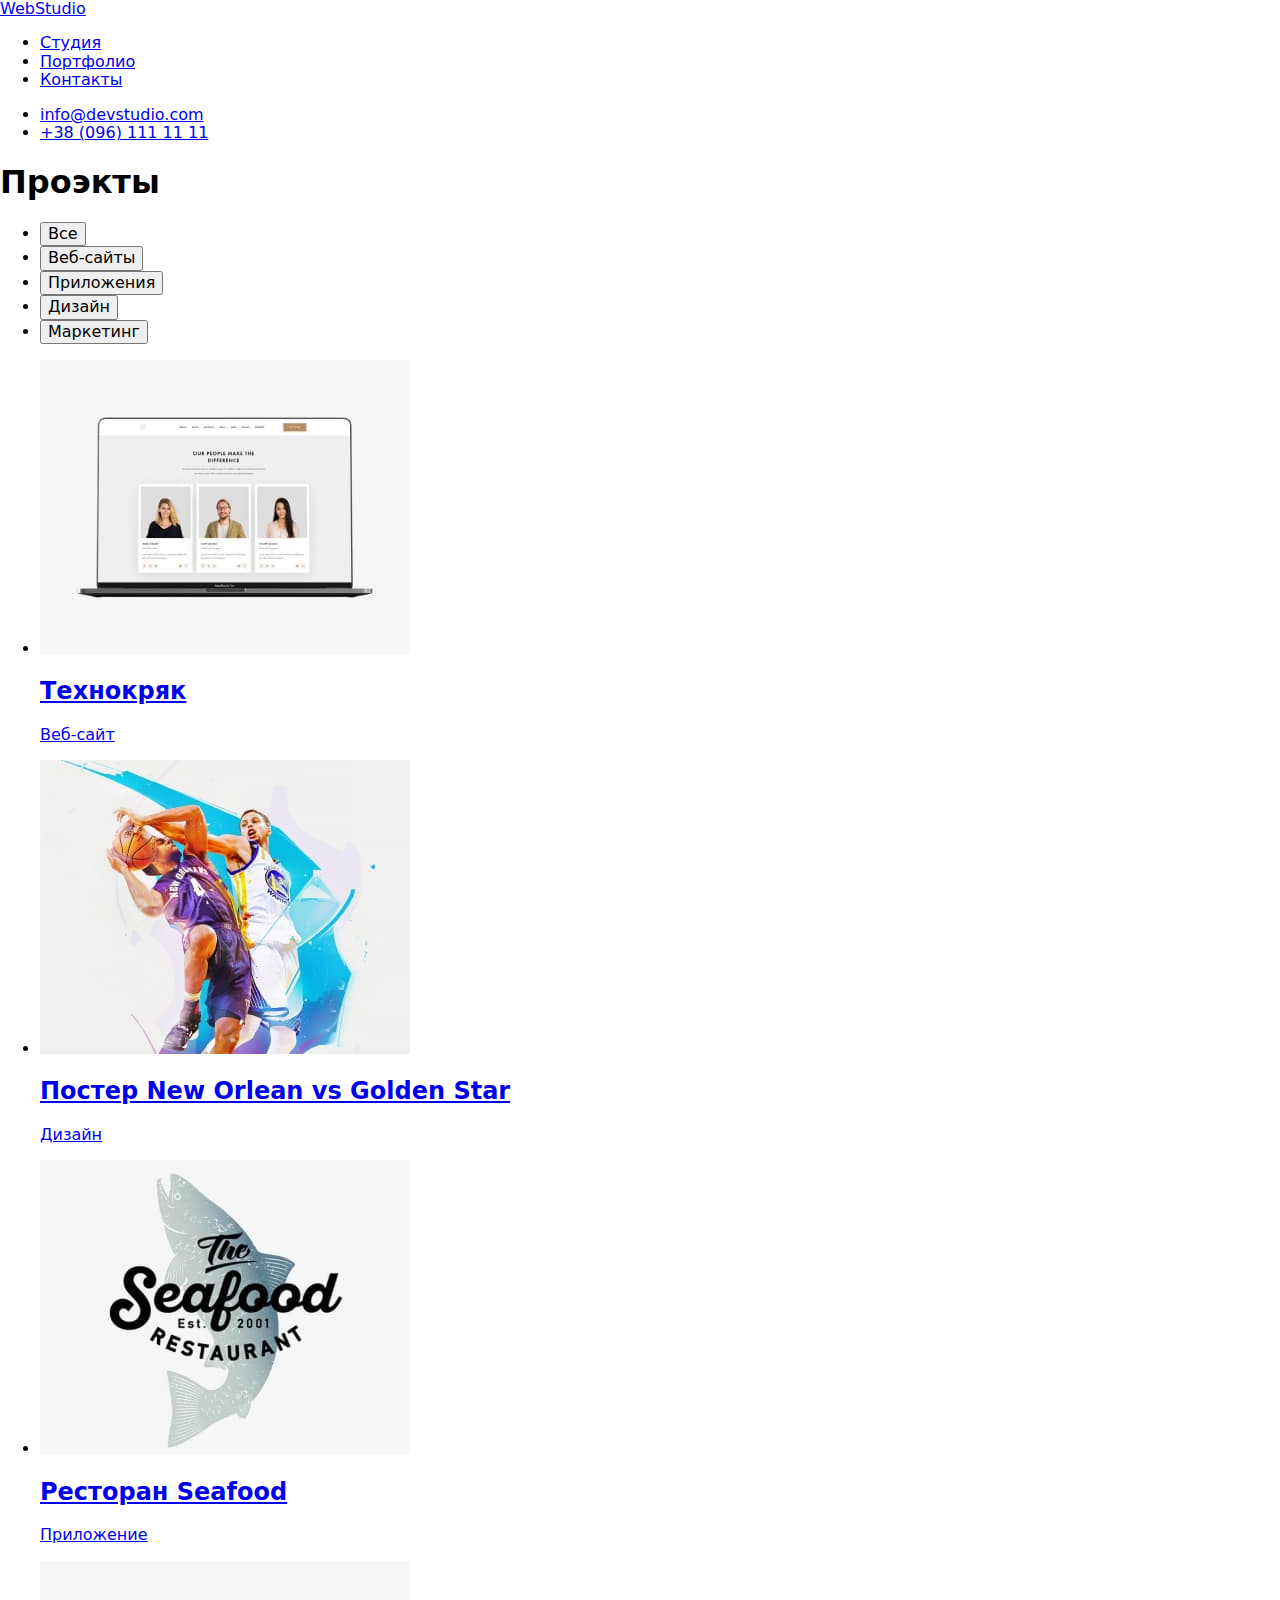
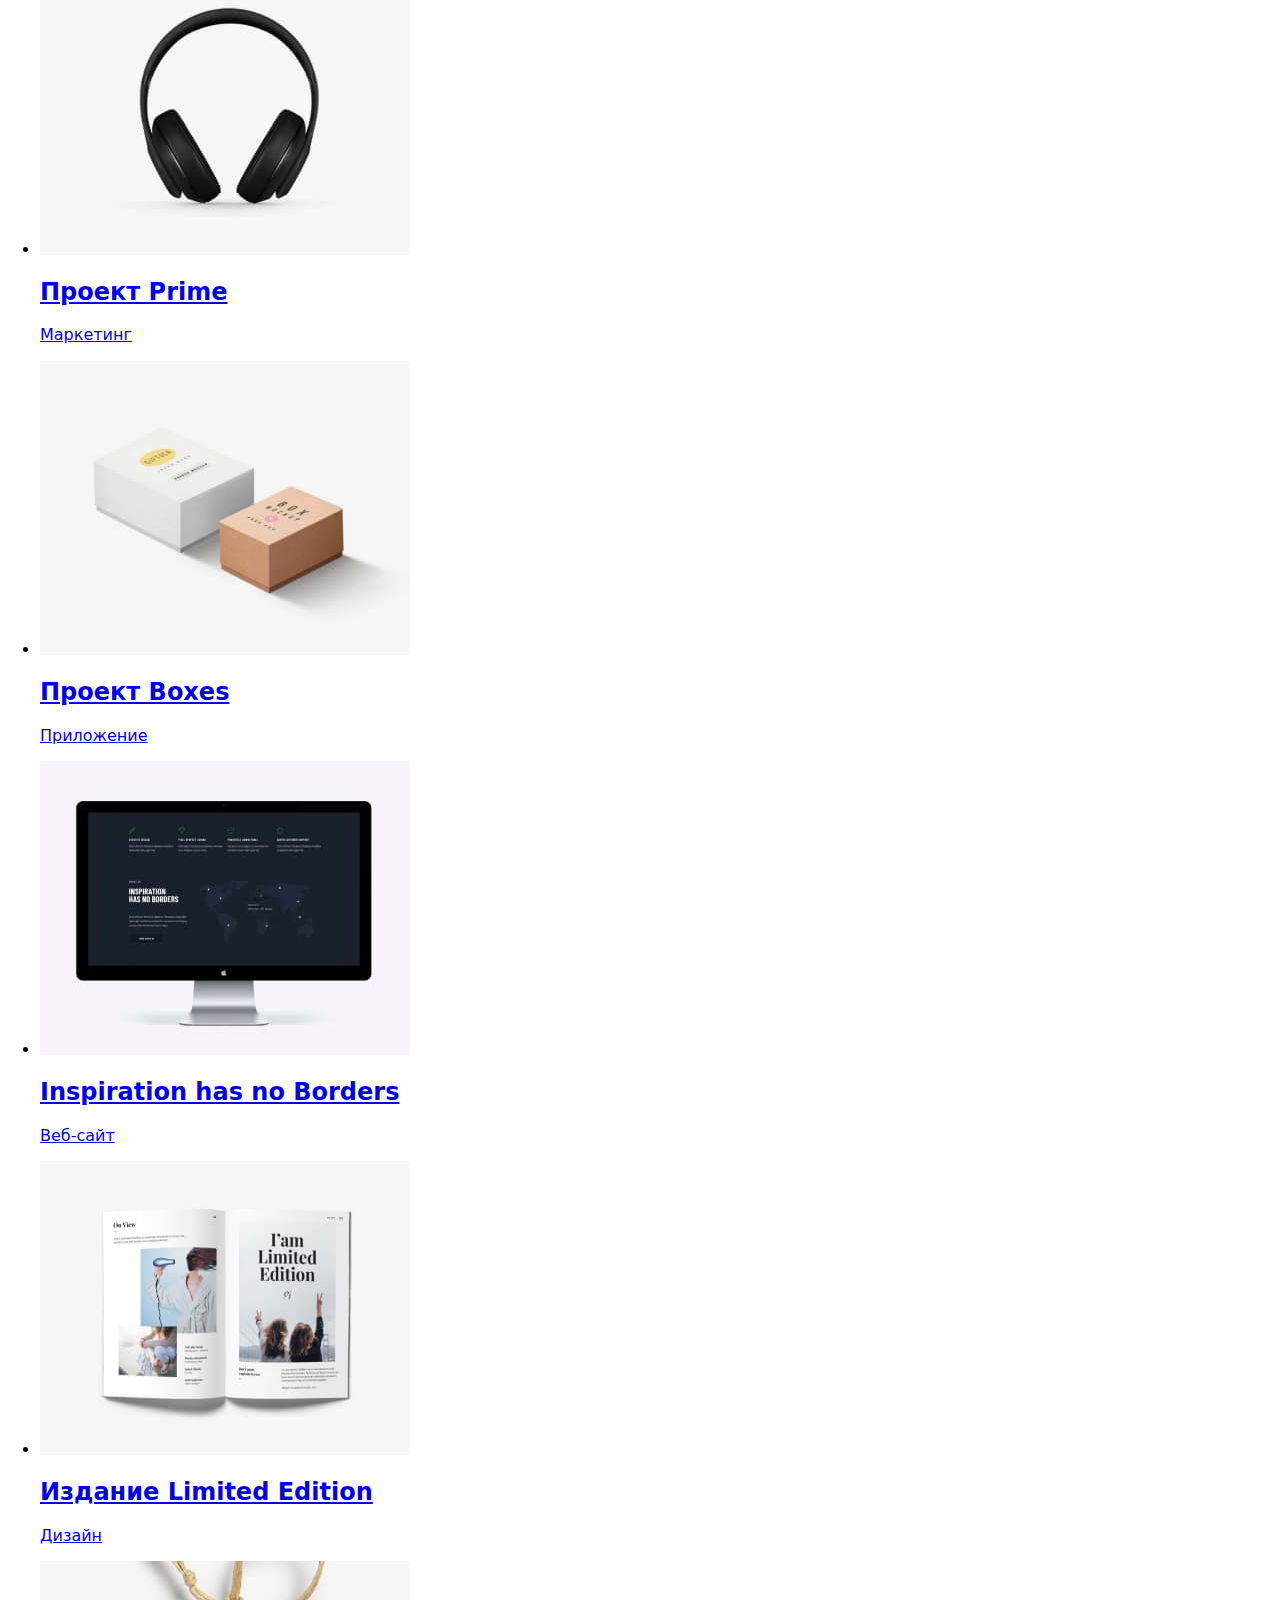
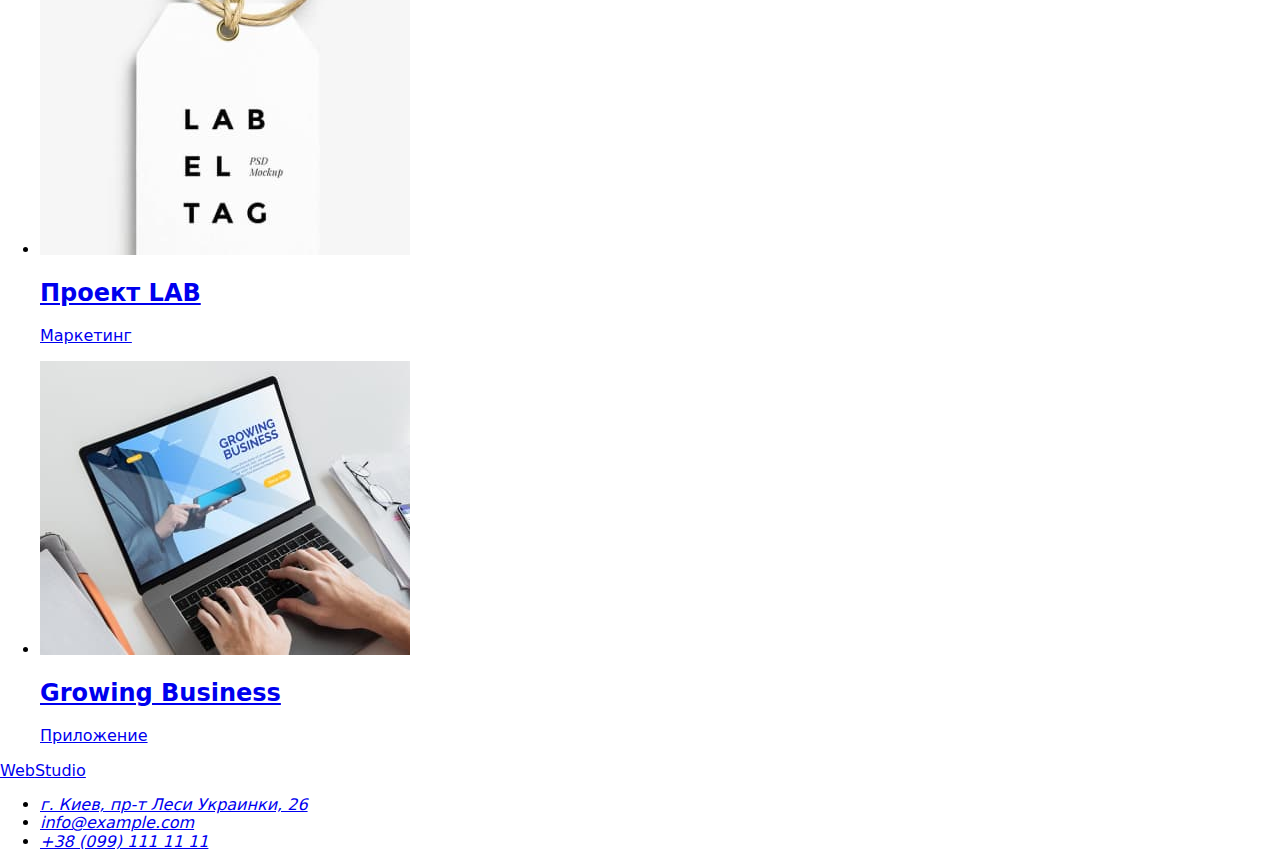
==== portfolio.html @ cd0f63ce "Flex-box" ====
<!DOCTYPE html>
<html lang="ru">

<head>
	<meta charset="UTF-8">
	<meta http-equiv="X-UA-Compatible" content="IE=edge">
	<meta name="viewport" content="width=device-width, initial-scale=1.0">
	<title>Портфолио</title>

	<link rel="preconnect" href="https://fonts.googleapis.com">
	<link rel="preconnect" href="https://fonts.gstatic.com" crossorigin>
	<link
		href="https://fonts.googleapis.com/css2?family=Raleway:wght@700&family=Roboto:wght@400;500;700;900&display=swap"
		rel="stylesheet">


	<link rel="stylesheet" href="https://cdnjs.cloudflare.com/ajax/libs/modern-normalize/1.1.0/modern-normalize.min.css">


	<link rel="stylesheet" href="./CSS/style.css">
</head>

<body>
	<header class="header-section">
		<div class="container flex">
			<nav>
				<a class="nav__logo" href="./index.html"><span class="logo-1">Web</span>Studio</a>
				<ul class="nav">
					<li class="nav-item"><a class="nav__link " href="./index.html">Студия</a></li>
					<li class="nav-item"><a class="nav__link current" href="./portfolio.html">Портфолио</a></li>
					<li class="nav-item"><a class="nav__link" href="./index.html">Контакты</a></li>
				</ul>
			</nav>

			<ul class="contacts">
				<li class="contacts-item"><a class="contacts-link" href="mailto:info@devstudio.com">info@devstudio.com</a>
				</li>
				<li class="contacts-item"><a class="contacts-link" href="tel:+380961111111">+38 (096) 111 11 11</a></li>
			</ul>
		</div>
	</header>

	<main>
		<section class="section">
			<div class="container">

				<h1 class="title-hiden">Проэкты</h1>

				<!-- Фильтр -->
				<ul class="filter-section">
					<li class="filter-item"><button type="button" class="filter__button">Все</button></li>
					<li class="filter-item"><button type="button" class="filter__button">Веб-сайты</button></li>
					<li class="filter-item"><button type="button" class="filter__button">Приложения</button></li>
					<li class="filter-item"><button type="button" class="filter__button">Дизайн</button></li>
					<li class="filter-item"><button type="button" class="filter__button">Маркетинг</button></li>
				</ul>

				<!-- Проэкты-->
				<ul class="projects-section">
					<li class="project-item">
						<a class="project-link" href="#">
							<img src="./images/portfolio/img.jpg" height="294" width="370" alt="Технокряк">
							<div class="project-content">
								<h2 class="project-title">Технокряк</h2>
								<p class="project-text">Веб-сайт</p>
							</div>
						</a>
					</li>
					<li class="project-item">
						<a class="project-link" href="#">
							<img src="./images/portfolio/img-1.jpg" height="294" width="370"
								alt="Постер New Orlean vs Golden Star">
							<div class="project-content">
								<h2 class="project-title">Постер New Orlean vs Golden Star</h2>
								<p class="project-text">Дизайн</p>
							</div>
						</a>
					</li>
					<li class="project-item">
						<a class="project-link" href="#">
							<img src="./images/portfolio/img-2.jpg" height="294" width="370" alt="Ресторан Seafood">
							<div class="project-content">
								<h2 class="project-title">Ресторан Seafood</h2>
								<p class="project-text">Приложение</p>
							</div>
						</a>
					</li>
					<li class="project-item">
						<a class="project-link" href="#">
							<img src="./images/portfolio/img-3.jpg" height="294" width="370" alt="Проект Prime">
							<div class="project-content">
								<h2 class="project-title">Проект Prime</h2>
								<p class="project-text">Маркетинг</p>
							</div>
						</a>
					</li>
					<li class="project-item">
						<a class="project-link" href="#">
							<img src="./images/portfolio/img-4.jpg" height="294" width="370" alt="Проект Boxes">
							<div class="project-content">
								<h2 class="project-title">Проект Boxes</h2>
								<p class="project-text">Приложение</p>
							</div>
						</a>
					</li>
					<li class="project-item">
						<a class="project-link" href="#">
							<img src="./images/portfolio/img-5.jpg" height="294" width="370" alt="Inspiration has no Borders">
							<div class="project-content">
								<h2 class="project-title">Inspiration has no Borders</h2>
								<p class="project-text">Веб-сайт</p>
							</div>
						</a>
					</li>
					<li class="project-item">
						<a class="project-link" href="#">
							<img src="./images/portfolio/img-6.jpg" height="294" width="370" alt="Издание Limited Edition">
							<div class="project-content">
								<h2 class="project-title">Издание Limited Edition</h2>
								<p class="project-text">Дизайн</p>
							</div>
						</a>
					</li>
					<li class="project-item">
						<a class="project-link" href="#">
							<img src="./images/portfolio/img-7.jpg" height="294" width="370" alt="роект LAB">
							<div class="project-content">
								<h2 class="project-title">Проект LAB</h2>
								<p class="project-text">Маркетинг</p>
							</div>
						</a>
					</li>
					<li class="project-item">
						<a class="project-link" href="#">
							<img src="./images/portfolio/img-8.jpg" height="294" width="370" alt="Growing Business">
							<div class="project-content">
								<h2 class="project-title">Growing Business</h2>
								<p class="project-text">Приложение</p>
							</div>
						</a>
					</li>
				</ul>
			</div>
		</section>
	</main>

	<!-- Подвал -->
	<footer class="footer-section">
		<div class="container">
			<a class="footer-logo" href="./index.html"><span class="logo-1">Web</span>Studio</a>
			<address>
				<ul class="address">
					<li class="address-item street">
						<a class="address-link" target="_blank"
							href="https://www.google.com.ua/maps/place/бул.+Леси+Украинки,+26,+Киев">
							г. Киев, пр-т Леси Украинки, 26</a>
					</li>
					<li class="address-item"><a class="address-link" href="mailto:info@example.com">info@example.com</a></li>
					<li class="address-item"><a class="address-link" href="tel:+380991111111">+38 (099) 111 11 11</a></li>
				</ul>
			</address>
		</div>
	</footer>
</body>

</html>
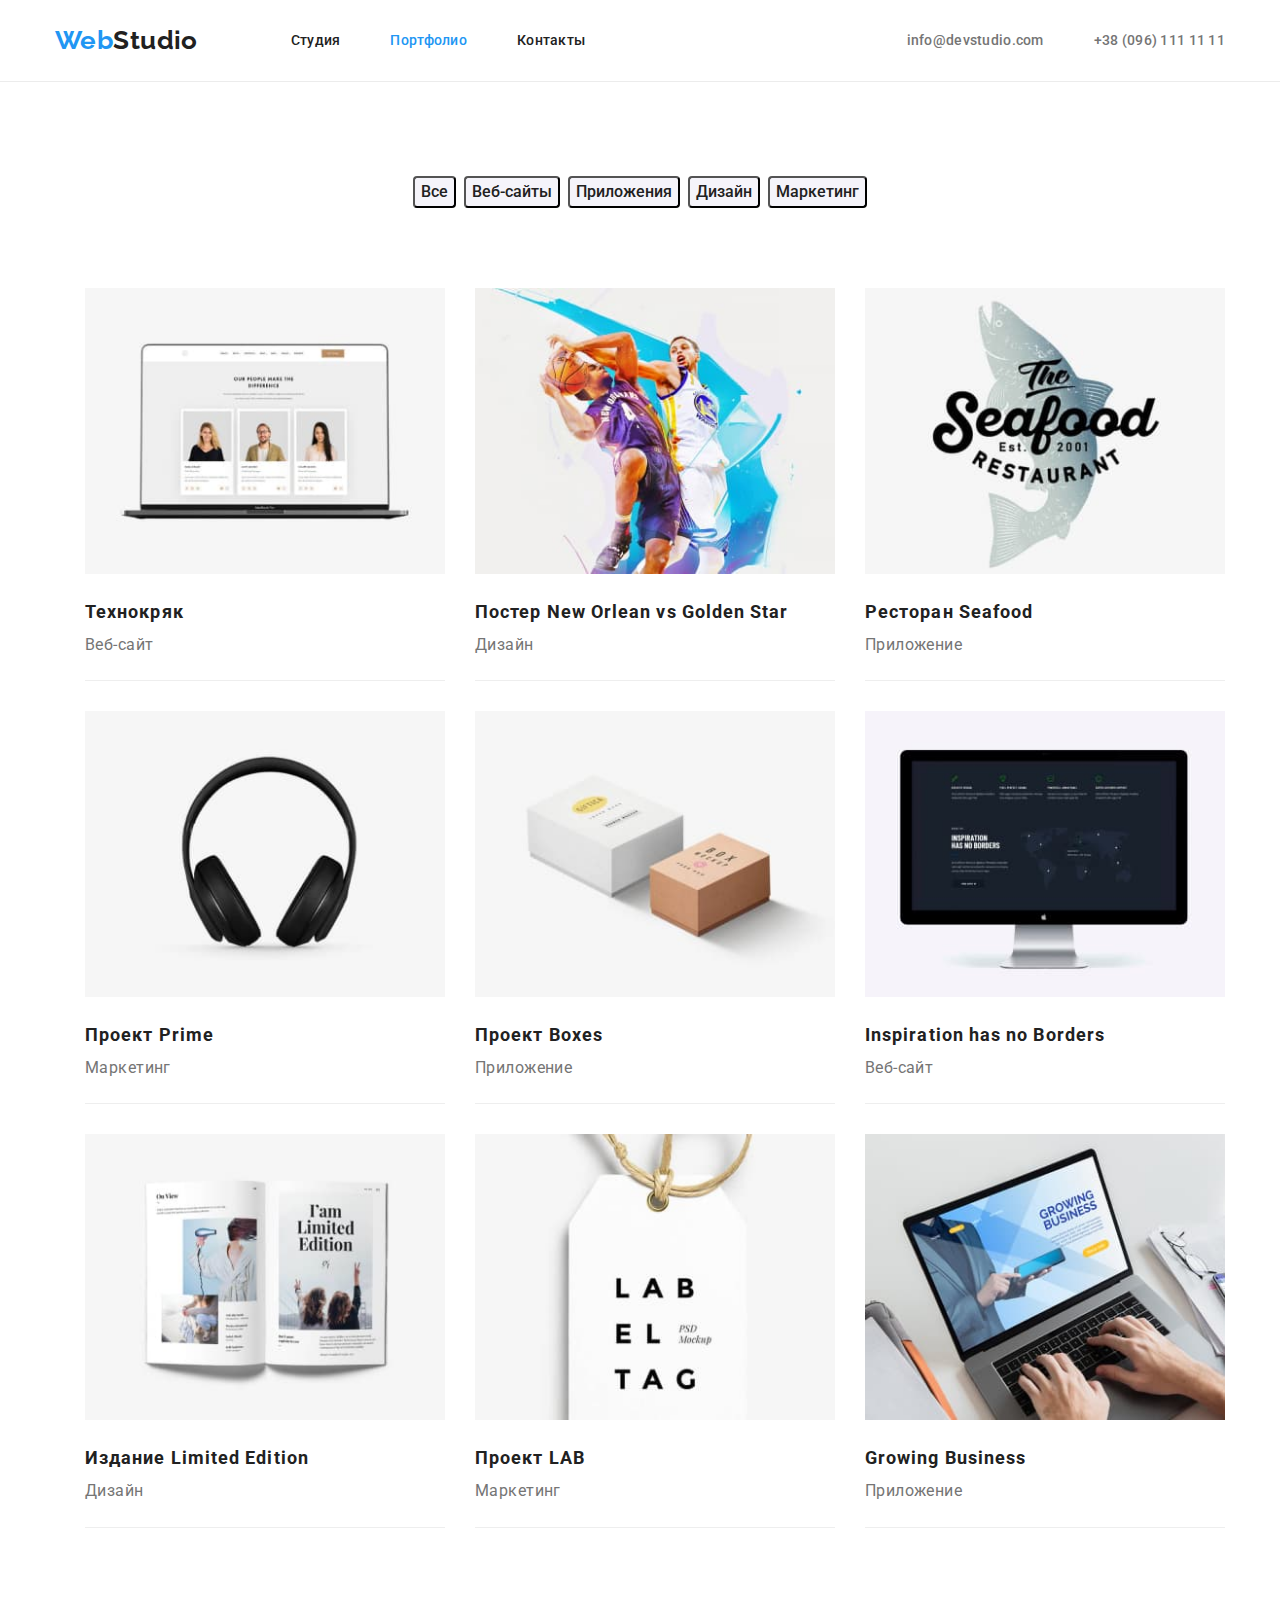
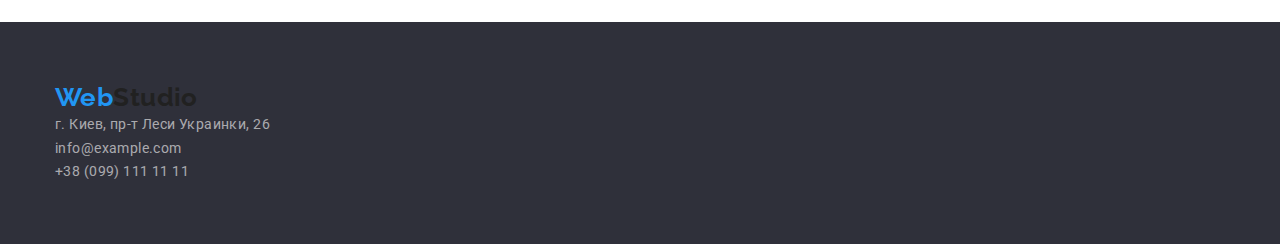
==== commit e4a38dbe: "С маленькой буквы" ====
--- a/portfolio.html
+++ b/portfolio.html
@@ -13,11 +13,9 @@
 		href="https://fonts.googleapis.com/css2?family=Raleway:wght@700&family=Roboto:wght@400;500;700;900&display=swap"
 		rel="stylesheet">
 
-
 	<link rel="stylesheet" href="https://cdnjs.cloudflare.com/ajax/libs/modern-normalize/1.1.0/modern-normalize.min.css">
 
-
-	<link rel="stylesheet" href="./CSS/style.css">
+	<link rel="stylesheet" href="./css/style.css">
 </head>
 
 <body>
--- a/css/style.css
+++ b/css/style.css
@@ -0,0 +1,366 @@
+a,
+a:visited {
+	text-decoration: none;
+}
+ul li {
+	list-style: none;
+}
+h1,
+h2,
+h3,
+p {
+	margin: 0;
+}
+ul {
+	margin: 0;
+	padding: 0;
+}
+
+img {
+	display: block;
+	max-width: 100%;
+	height: auto;
+}
+
+:root {
+	--brand-color: #2196f3;
+	--primery-text-color: #757575;
+	--secondary-text-color: #212121;
+	--bg-color: #ffffff;
+	--secondary-bg: #2f303a;
+	--third-bg: #f5f4fa;
+	--item-gap: 30px;
+}
+
+body {
+	font-family: "Roboto", sans-serif;
+	letter-spacing: 0.03em;
+	color: var(--primery-text-color);
+	font-size: 14px;
+}
+
+.container {
+	width: 1200px;
+	padding-left: 15px;
+	padding-right: 15px;
+
+	margin-left: auto;
+	margin-right: auto;
+}
+
+.section {
+	padding-top: 94px;
+	padding-bottom: 94px;
+}
+/* -------Хедер------- */
+.header-section {
+	background: var(--bg-color);
+	border-bottom: 1px solid #ececec;
+}
+.flex {
+	display: flex;
+	justify-content: space-between;
+}
+.nav__logo,
+.footer-logo {
+	font-family: "Raleway", sans-serif;
+	font-weight: 700;
+	font-size: 26px;
+	line-height: 1.19;
+	color: var(--secondary-text-color);
+}
+.nav__logo {
+}
+
+.logo-1 {
+	color: var(--brand-color);
+}
+nav {
+	display: flex;
+	align-items: center;
+}
+.nav {
+	display: flex;
+
+	margin-left: 93px;
+
+	padding-top: 32px;
+	padding-bottom: 32px;
+}
+.nav-item:not(:first-child) {
+	margin-left: 50px;
+}
+.nav-item {
+}
+.nav__link {
+	font-weight: 500;
+	line-height: 1.14;
+	letter-spacing: 0.02em;
+
+	padding-top: 32px;
+	padding-bottom: 32px;
+
+	color: var(--secondary-text-color);
+}
+.contacts {
+	display: flex;
+	align-items: center;
+}
+.contacts-item:not(:first-child) {
+	margin-left: 50px;
+}
+.contacts-link {
+	font-weight: 500;
+	line-height: 1.14;
+	letter-spacing: 0.02em;
+
+	color: var(--primery-text-color);
+}
+.current {
+	color: var(--brand-color);
+}
+
+/* -------Герой------- */
+.hero-section {
+	background: var(--secondary-bg);
+	text-align: center;
+	padding-top: 200px;
+	padding-bottom: 200px;
+}
+.hero-title {
+	font-weight: 900;
+	font-size: 44px;
+	line-height: 1.36;
+
+	letter-spacing: 0.06em;
+	text-transform: uppercase;
+
+	color: var(--bg-color);
+}
+.hero-button {
+	cursor: pointer;
+	font-family: "roboto", sans-serif;
+	font-weight: 700;
+	font-size: 16px;
+	line-height: 1.9;
+	letter-spacing: 0.06em;
+
+	margin-top: 30px;
+	padding: 10px 32px;
+	border: 0px;
+
+	color: var(--bg-color);
+
+	background: var(--brand-color);
+	box-shadow: 0px 4px 4px rgba(0, 0, 0, 0.15);
+	border-radius: 4px;
+}
+
+/* -------Особенности------- */
+.features-section {
+}
+.title-hiden {
+	display: none;
+}
+.features {
+	display: flex;
+}
+.features-item {
+}
+.features-item:not(:first-child) {
+	margin-left: var(--item-gap);
+}
+.features-img {
+	background: var(--third-bg);
+}
+.features-content {
+}
+.features__title {
+	font-weight: 700;
+	font-size: 14px;
+	line-height: 1.14;
+	text-transform: uppercase;
+
+	color: var(--secondary-text-color);
+}
+.features__text {
+	font-weight: 400;
+	font-size: 14px;
+	line-height: 1.7;
+
+	margin-top: 10px;
+}
+
+/* -------Чем мы занимаемся------- */
+.skill-section {
+}
+.skill-title {
+	font-weight: 700;
+	font-size: 36px;
+	line-height: 1.16;
+	text-align: center;
+
+	margin-top: 94px;
+
+	color: var(--secondary-text-color);
+}
+.skill {
+	display: flex;
+	margin-top: 50px;
+}
+.skill-item:not(:first-child) {
+	margin-left: var(--item-gap);
+}
+.skill-img {
+}
+
+/* -------Наша команда------- */
+.workers-section {
+	background: var(--third-bg);
+	text-align: center;
+}
+.workers__title {
+	font-weight: 700;
+	font-size: 36px;
+	line-height: 1.16;
+
+	color: var(--secondary-text-color);
+}
+.workers {
+	display: flex;
+	margin-top: 50px;
+}
+.workers__card:not(:first-child) {
+	margin-left: var(--item-gap);
+}
+.workers__card {
+	box-shadow: 0px 1px 3px rgba(0, 0, 0, 0.12), 0px 1px 1px rgba(0, 0, 0, 0.14), 0px 2px 1px rgba(0, 0, 0, 0.2);
+	border-radius: 0px 0px 4px 4px;
+}
+.card-thumb {
+}
+.card-content {
+	margin-top: 30px;
+	margin-bottom: 30px;
+}
+.workers__card-title {
+	font-weight: 500;
+	font-size: 16px;
+	line-height: 1.2;
+
+	color: var(--secondary-text-color);
+}
+.workers__card-text {
+	font-weight: 400;
+	font-size: 16px;
+	line-height: 1.19;
+
+	margin-top: 10px;
+}
+
+/* -------Подвал------- */
+.footer-section {
+	padding-top: 60px;
+	padding-bottom: 60px;
+	background: var(--secondary-bg);
+}
+.footer-logo {
+}
+.address {
+}
+.street {
+	color: var(--bg-color);
+}
+.address-item {
+}
+.address-link {
+	font-style: normal;
+	font-weight: 400;
+	font-size: 14px;
+	line-height: 1.7;
+
+	color: rgba(255, 255, 255, 0.6);
+}
+
+/* --------------Портфолио-------------- */
+/* -------Фильтр------- */
+.filter-section {
+	display: flex;
+	justify-content: center;
+}
+.filter-item:not(:first-child) {
+	margin-left: 8px;
+}
+.filter__button {
+	cursor: pointer;
+	font-family: "Roboto", sans-serif;
+	font-weight: 500;
+	font-size: 16px;
+	line-height: 1.6;
+
+	text-align: center;
+	color: var(--secondary-text-color);
+
+	background: var(--third-bg);
+	border-radius: 4px;
+}
+
+/* -------Проэкты------- */
+.projects-section {
+	display: flex;
+	flex-wrap: wrap;
+
+	padding-top: 50px;
+
+	margin-top: -1 * var(--item-gap);
+	margin-left: -1 * var(--item-gap);
+}
+.project-item {
+	margin-top: var(--item-gap);
+	margin-left: var(--item-gap);
+
+	flex-basis: calc((100% - var(--item-gap) * 3) / 3);
+
+	border-bottom: 1px solid #eeeeee;
+}
+
+.project-link {
+}
+.project-content {
+	margin-top: 20px;
+	margin-bottom: 20px;
+}
+.project-title {
+	font-weight: 700;
+	font-size: 18px;
+	line-height: 2;
+
+	letter-spacing: 0.06em;
+
+	color: var(--secondary-text-color);
+}
+.project-text {
+	font-weight: 400;
+	font-size: 16px;
+	line-height: 1.9;
+
+	color: var(--primery-text-color);
+}
+
+/* -------При наведении------- */
+.filter__button:hover,
+.filter__button:focus {
+	color: var(--bg-color);
+	background: var(--brand-color);
+
+	box-shadow: 0px 3px 1px rgba(0, 0, 0, 0.1), 0px 1px 2px rgba(0, 0, 0, 0.08), 0px 2px 2px rgba(0, 0, 0, 0.12);
+}
+
+.nav__link:hover,
+.contacts-link:hover,
+.address-link:hover,
+.nav__link:focus,
+.contacts-link:focus,
+.address-link:focus {
+	color: var(--brand-color);
+}
